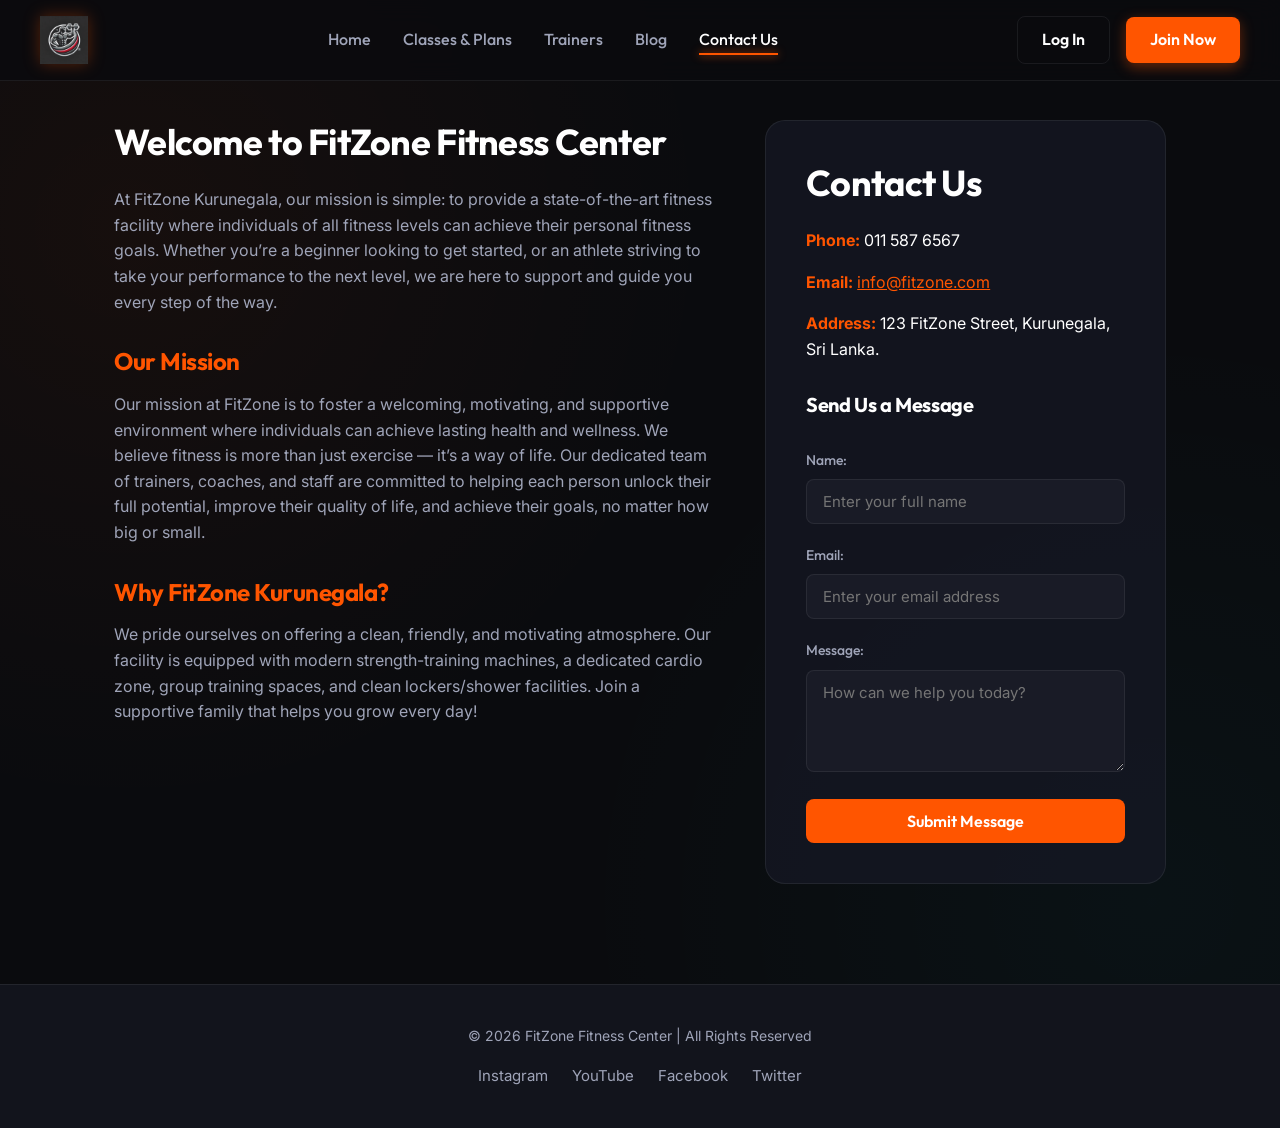
==== about.html @ 800c5011 "feat: Upgrade backend and modernize responsive UI" ====
<!DOCTYPE html>
<html lang="en">
<head>
  <meta charset="UTF-8">
  <meta name="viewport" content="width=device-width, initial-scale=1.0">
  <title>About & Contact Us | FitZone Kurunegala</title>
  <link rel="stylesheet" href="css/styles.css">
</head>
<body>

  <!-- Header Section -->
  <header>
    <div class="logo">
      <img src="images/logo.webp" alt="FitZone Logo">
    </div>
    <nav>
      <ul>
        <li><a href="index.html">Home</a></li>
        <li><a href="services.html">Classes & Plans</a></li>
        <li><a href="trainers.html">Trainers</a></li>
        <li><a href="blog.html">Blog</a></li>
        <li><a href="about.html" class="active">Contact Us</a></li>
      </ul>
    </nav>
    <div class="auth-buttons">
      <a href="customer-signup-login.php" class="btn btn-secondary">Log In</a>
      <a href="customer-signup-login.php" class="btn btn-primary">Join Now</a>
    </div>
  </header>

  <!-- Main Content Section -->
  <main class="about-container">
    <!-- About Us Section -->
    <section class="about-section">
      <h2>Welcome to FitZone Fitness Center</h2>
      <p>At FitZone Kurunegala, our mission is simple: to provide a state-of-the-art fitness facility where individuals of all fitness levels can achieve their personal fitness goals. Whether you’re a beginner looking to get started, or an athlete striving to take your performance to the next level, we are here to support and guide you every step of the way.</p>

      <h3>Our Mission</h3>
      <p>Our mission at FitZone is to foster a welcoming, motivating, and supportive environment where individuals can achieve lasting health and wellness. We believe fitness is more than just exercise — it’s a way of life. Our dedicated team of trainers, coaches, and staff are committed to helping each person unlock their full potential, improve their quality of life, and achieve their goals, no matter how big or small.</p>

      <h3>Why FitZone Kurunegala?</h3>
      <p>We pride ourselves on offering a clean, friendly, and motivating atmosphere. Our facility is equipped with modern strength-training machines, a dedicated cardio zone, group training spaces, and clean lockers/shower facilities. Join a supportive family that helps you grow every day!</p>
    </section>

    <!-- Contact Us Section -->
    <section class="contact-section">
      <h2>Contact Us</h2>
      <p><strong>Phone:</strong> 011 587 6567</p>
      <p><strong>Email:</strong> <a href="mailto:info@fitzone.com" style="color: var(--primary); text-decoration: underline;">info@fitzone.com</a></p>
      <p><strong>Address:</strong> 123 FitZone Street, Kurunegala, Sri Lanka.</p>

      <!-- Contact Form -->
      <h3 style="margin-top: 30px; font-size: 20px;">Send Us a Message</h3>
      <form id="contactForm" onsubmit="event.preventDefault(); alert('Thank you for reaching out! We will contact you soon.'); this.reset();">
        <div class="form-group">
          <label for="name">Name:</label>
          <input type="text" id="name" name="name" required placeholder="Enter your full name">
        </div>

        <div class="form-group">
          <label for="email">Email:</label>
          <input type="email" id="email" name="email" required placeholder="Enter your email address">
        </div>

        <div class="form-group">
          <label for="message">Message:</label>
          <textarea id="message" name="message" rows="4" required placeholder="How can we help you today?"></textarea>
        </div>

        <button type="submit">Submit Message</button>
      </form>
    </section>
  </main>

  <!-- Footer Section -->
  <footer>
    <div class="container">
      <p>&copy; 2026 FitZone Fitness Center | All Rights Reserved</p>
      <div class="social-media">
        <a href="#">Instagram</a>
        <a href="#">YouTube</a>
        <a href="#">Facebook</a>
        <a href="#">Twitter</a>
      </div>
    </div>
  </footer>

</body>
</html>
---- css/styles.css ----
@import url('https://fonts.googleapis.com/css2?family=Inter:wght@300;400;500;600;700;800&family=Outfit:wght@400;500;600;700;800;900&display=swap');

/* --- DESIGN SYSTEM TOKENS --- */
:root {
  --font-heading: 'Outfit', sans-serif;
  --font-body: 'Inter', sans-serif;

  /* Colors */
  --bg-primary: #0a0b0e;
  --bg-secondary: #12141c;
  --bg-card: rgba(22, 25, 37, 0.7);
  --border-color: rgba(255, 255, 255, 0.07);
  
  --primary: #ff5500;
  --primary-glow: rgba(255, 85, 0, 0.4);
  --primary-hover: #ff6a1a;
  
  --secondary: #00f0ff;
  --secondary-glow: rgba(0, 240, 255, 0.3);
  
  --text-white: #ffffff;
  --text-muted: #9fa4b8;
  --text-dark: #12141c;
  
  --gold: #ffd700;
  --gold-glow: rgba(255, 215, 0, 0.3);
  
  /* Transitions */
  --transition-fast: 0.2s cubic-bezier(0.4, 0, 0.2, 1);
  --transition-normal: 0.3s cubic-bezier(0.4, 0, 0.2, 1);
  
  /* Glassmorphism */
  --glass-bg: rgba(255, 255, 255, 0.03);
  --glass-border: rgba(255, 255, 255, 0.06);
  --glass-blur: blur(12px);
}

/* --- RESET & GLOBAL STYLES --- */
* {
  margin: 0;
  padding: 0;
  box-sizing: border-box;
}

body {
  font-family: var(--font-body);
  background-color: var(--bg-primary);
  background-image: radial-gradient(circle at 10% 20%, rgba(255, 85, 0, 0.05) 0%, transparent 40%),
                    radial-gradient(circle at 90% 80%, rgba(0, 240, 255, 0.03) 0%, transparent 40%);
  color: var(--text-white);
  line-height: 1.6;
  overflow-x: hidden;
}

h1, h2, h3, h4, h5, h6 {
  font-family: var(--font-heading);
  font-weight: 700;
  letter-spacing: -0.02em;
  line-height: 1.2;
}

a {
  text-decoration: none;
  color: inherit;
  transition: var(--transition-fast);
}

img {
  max-width: 100%;
  height: auto;
  display: block;
}

/* --- SCROLLBAR --- */
::-webkit-scrollbar {
  width: 10px;
}
::-webkit-scrollbar-track {
  background: var(--bg-primary);
}
::-webkit-scrollbar-thumb {
  background: #252836;
  border-radius: 5px;
  border: 2px solid var(--bg-primary);
}
::-webkit-scrollbar-thumb:hover {
  background: var(--primary);
}

/* --- GLOBAL LAYOUT & CONTAINER --- */
.container {
  max-width: 1200px;
  margin: 0 auto;
  padding: 0 24px;
}

/* --- HEADER / NAVIGATION --- */
header {
  position: fixed;
  top: 0;
  left: 0;
  width: 100%;
  z-index: 100;
  background: rgba(10, 11, 14, 0.8);
  backdrop-filter: var(--glass-blur);
  border-bottom: 1px solid var(--border-color);
  padding: 16px 40px;
  display: flex;
  justify-content: space-between;
  align-items: center;
}

header .logo img {
  height: 48px;
  filter: drop-shadow(0 0 8px rgba(255, 85, 0, 0.3));
}

nav ul {
  display: flex;
  list-style: none;
  gap: 32px;
}

nav ul li a {
  font-family: var(--font-heading);
  font-size: 16px;
  font-weight: 500;
  color: var(--text-muted);
  position: relative;
  padding: 6px 0;
}

nav ul li a:hover, nav ul li a.active {
  color: var(--text-white);
}

nav ul li a::after {
  content: '';
  position: absolute;
  bottom: 0;
  left: 0;
  width: 0;
  height: 2px;
  background: var(--primary);
  box-shadow: 0 0 8px var(--primary);
  transition: var(--transition-normal);
}

nav ul li a:hover::after, nav ul li a.active::after {
  width: 100%;
}

.auth-buttons {
  display: flex;
  align-items: center;
  gap: 16px;
}

.btn {
  font-family: var(--font-heading);
  font-weight: 600;
  padding: 10px 24px;
  border-radius: 8px;
  cursor: pointer;
  display: inline-flex;
  align-items: center;
  justify-content: center;
  transition: var(--transition-normal);
  border: none;
}

.btn-primary {
  background: var(--primary);
  color: var(--text-white);
  box-shadow: 0 4px 14px var(--primary-glow);
}

.btn-primary:hover {
  background: var(--primary-hover);
  transform: translateY(-2px);
  box-shadow: 0 6px 20px rgba(255, 85, 0, 0.6);
}

.btn-primary:active {
  transform: translateY(0);
}

.btn-secondary {
  background: transparent;
  color: var(--text-white);
  border: 1px solid var(--border-color);
}

.btn-secondary:hover {
  background: rgba(255, 255, 255, 0.05);
  border-color: var(--text-white);
}

.btn-admin {
  background: rgba(155, 89, 182, 0.2);
  color: #d896ff;
  border: 1px solid rgba(155, 89, 182, 0.4);
}

.btn-admin:hover {
  background: rgba(155, 89, 182, 0.4);
  color: #fff;
  box-shadow: 0 0 15px rgba(155, 89, 182, 0.4);
}

/* --- HERO SECTION --- */
.hero {
  position: relative;
  min-height: 90vh;
  display: flex;
  align-items: center;
  justify-content: center;
  text-align: center;
  background: linear-gradient(rgba(10, 11, 14, 0.6), rgba(10, 11, 14, 0.95)), 
              url('../images/hero.jpg') no-repeat center center;
  background-size: cover;
  padding-top: 100px;
}

.hero h1 {
  font-size: 64px;
  font-weight: 900;
  max-width: 900px;
  line-height: 1.15;
  background: linear-gradient(135deg, var(--text-white) 30%, #ffaa80 100%);
  -webkit-background-clip: text;
  -webkit-text-fill-color: transparent;
  margin-bottom: 24px;
}

.hero p {
  font-size: 20px;
  color: var(--text-muted);
  max-width: 600px;
  margin: 0 auto 40px auto;
}

.hero .cta-button {
  composes: btn btn-primary;
  font-size: 18px;
  padding: 16px 40px;
  border-radius: 50px;
}

/* --- PROMOTION SECTION --- */
.promo {
  background: linear-gradient(135deg, var(--primary) 0%, #d82b00 100%);
  padding: 40px 0;
  text-align: center;
  position: relative;
  overflow: hidden;
  box-shadow: inset 0 0 30px rgba(0, 0, 0, 0.2);
}

.promo::before {
  content: '';
  position: absolute;
  top: 0;
  left: -50%;
  width: 200%;
  height: 100%;
  background: linear-gradient(90deg, transparent, rgba(255, 255, 255, 0.1), transparent);
  transform: skewX(-30deg);
  animation: shine 6s infinite linear;
}

@keyframes shine {
  0% { left: -100%; }
  100% { left: 100%; }
}

.promo-text {
  display: flex;
  flex-direction: column;
  align-items: center;
  gap: 16px;
}

.promo-text p {
  font-family: var(--font-heading);
  font-size: 28px;
  font-weight: 800;
  color: var(--text-white);
  text-shadow: 0 2px 4px rgba(0, 0, 0, 0.3);
}

.claim-offer {
  background: var(--text-white);
  color: var(--primary);
  font-family: var(--font-heading);
  font-weight: 700;
  padding: 12px 32px;
  border-radius: 30px;
  border: none;
  cursor: pointer;
  box-shadow: 0 4px 10px rgba(0, 0, 0, 0.15);
  transition: var(--transition-normal);
}

.claim-offer:hover {
  transform: scale(1.05);
  box-shadow: 0 6px 15px rgba(0, 0, 0, 0.3);
}

/* --- TESTIMONIALS SECTION --- */
.testimonials {
  padding: 100px 0;
  text-align: center;
  background: var(--bg-secondary);
}

.testimonials h2 {
  font-size: 40px;
  margin-bottom: 50px;
  position: relative;
}

.testimonials h2::after {
  content: '';
  display: block;
  width: 60px;
  height: 4px;
  background: var(--primary);
  margin: 16px auto 0 auto;
  border-radius: 2px;
}

.testimonials-grid {
  display: grid;
  grid-template-columns: repeat(auto-fit, minmax(320px, 1fr));
  gap: 30px;
  max-width: 1100px;
  margin: 0 auto;
  padding: 0 20px;
}

.testimonial {
  background: var(--bg-card);
  border: 1px solid var(--border-color);
  padding: 32px;
  border-radius: 16px;
  text-align: left;
  transition: var(--transition-normal);
  display: flex;
  flex-direction: column;
  justify-content: space-between;
}

.testimonial:hover {
  transform: translateY(-5px);
  border-color: rgba(255, 85, 0, 0.3);
  box-shadow: 0 10px 30px rgba(0, 0, 0, 0.3);
}

.testimonial-user {
  display: flex;
  align-items: center;
  margin-top: 24px;
}

.testimonial img {
  width: 60px;
  height: 60px;
  border-radius: 50%;
  margin-right: 16px;
  border: 2px solid var(--primary);
  object-fit: cover;
}

.testimonial p {
  color: var(--text-muted);
  font-style: italic;
  font-size: 15px;
  line-height: 1.7;
}

.testimonial-user-name {
  font-family: var(--font-heading);
  font-weight: 600;
  font-size: 16px;
  color: var(--text-white);
}

/* --- ABOUT & CONTACT US PAGE --- */
.about-container {
  max-width: 1100px;
  margin: 120px auto 60px auto;
  padding: 0 24px;
  display: grid;
  grid-template-columns: 1.2fr 0.8fr;
  gap: 50px;
}

.about-section h2, .contact-section h2 {
  font-size: 36px;
  margin-bottom: 24px;
  color: var(--text-white);
}

.about-section h3 {
  font-size: 24px;
  margin: 32px 0 16px 0;
  color: var(--primary);
}

.about-section p {
  color: var(--text-muted);
  margin-bottom: 20px;
  font-size: 16px;
}

.contact-section {
  background: var(--bg-card);
  border: 1px solid var(--border-color);
  padding: 40px;
  border-radius: 20px;
  height: fit-content;
}

.contact-section p {
  margin-bottom: 16px;
  font-size: 16px;
}

.contact-section strong {
  color: var(--primary);
}

.contact-section form {
  margin-top: 32px;
}

.form-group {
  margin-bottom: 20px;
}

label {
  font-family: var(--font-heading);
  font-size: 14px;
  font-weight: 500;
  color: var(--text-muted);
  margin-bottom: 8px;
  display: block;
}

input[type="text"],
input[type="email"],
input[type="password"],
input[type="date"],
input[type="time"],
textarea,
select {
  width: 100%;
  padding: 12px 16px;
  background: #191b26;
  border: 1px solid var(--border-color);
  border-radius: 8px;
  color: var(--text-white);
  font-family: var(--font-body);
  font-size: 15px;
  transition: var(--transition-fast);
}

input:focus, textarea:focus, select:focus {
  outline: none;
  border-color: var(--primary);
  box-shadow: 0 0 0 3px rgba(255, 85, 0, 0.15);
}

.contact-section button[type="submit"] {
  width: 100%;
  padding: 12px;
  background: var(--primary);
  color: var(--text-white);
  font-family: var(--font-heading);
  font-weight: 600;
  font-size: 16px;
  border: none;
  border-radius: 8px;
  cursor: pointer;
  transition: var(--transition-normal);
}

.contact-section button[type="submit"]:hover {
  background: var(--primary-hover);
  transform: translateY(-2px);
}

/* --- SERVICES & MEMBERSHIP PLANS PAGE --- */
.classes-memberships {
  max-width: 1200px;
  margin: 120px auto 60px auto;
  padding: 0 24px;
}

.section-title {
  font-size: 40px;
  text-align: center;
  margin-bottom: 50px;
}

.classes-grid {
  display: grid;
  grid-template-columns: repeat(auto-fit, minmax(320px, 1fr));
  gap: 30px;
  margin-bottom: 80px;
}

.class-card {
  background: var(--bg-card);
  border: 1px solid var(--border-color);
  border-radius: 16px;
  overflow: hidden;
  transition: var(--transition-normal);
}

.class-card:hover {
  transform: translateY(-8px);
  border-color: rgba(255, 85, 0, 0.25);
  box-shadow: 0 12px 30px rgba(0,0,0,0.4);
}

.class-card img {
  width: 100%;
  height: 220px;
  object-fit: cover;
  transition: var(--transition-normal);
}

.class-card:hover img {
  transform: scale(1.05);
}

.class-info {
  padding: 24px;
}

.class-info h3 {
  font-size: 22px;
  margin-bottom: 8px;
  color: var(--text-white);
}

.class-info p {
  color: var(--primary);
  font-weight: 600;
  font-size: 14px;
}

/* Membership Plans Grid */
.membership-grid {
  display: grid;
  grid-template-columns: repeat(auto-fit, minmax(300px, 1fr));
  gap: 30px;
}

.membership-card {
  background: var(--bg-card);
  border: 1px solid var(--border-color);
  border-radius: 20px;
  padding: 40px 32px;
  text-align: center;
  position: relative;
  transition: var(--transition-normal);
  display: flex;
  flex-direction: column;
  justify-content: space-between;
}

.membership-card.premium {
  border-color: var(--primary);
  box-shadow: 0 10px 25px rgba(255, 85, 0, 0.15);
}

.membership-card.vip {
  border-color: var(--gold);
  box-shadow: 0 10px 25px rgba(255, 215, 0, 0.15);
}

.membership-card:hover {
  transform: translateY(-8px);
}

.membership-card.premium:hover {
  box-shadow: 0 15px 35px rgba(255, 85, 0, 0.3);
}

.membership-card.vip:hover {
  box-shadow: 0 15px 35px rgba(255, 215, 0, 0.3);
}

.badge {
  position: absolute;
  top: 16px;
  right: 16px;
  background: var(--primary);
  color: white;
  font-size: 12px;
  font-weight: 700;
  padding: 4px 12px;
  border-radius: 20px;
  text-transform: uppercase;
}

.badge.vip-badge {
  background: var(--gold);
  color: var(--bg-primary);
}

.membership-card h3 {
  font-size: 24px;
  margin-bottom: 12px;
  color: var(--text-white);
}

.membership-card .price {
  font-family: var(--font-heading);
  font-size: 36px;
  font-weight: 800;
  color: var(--primary);
  margin-bottom: 24px;
}

.membership-card.vip .price {
  color: var(--gold);
}

.membership-card ul {
  list-style: none;
  text-align: left;
  margin-bottom: 32px;
}

.membership-card ul li {
  color: var(--text-muted);
  font-size: 15px;
  padding: 8px 0;
  position: relative;
  padding-left: 24px;
}

.membership-card ul li::before {
  content: '✓';
  position: absolute;
  left: 0;
  color: var(--primary);
  font-weight: bold;
}

.membership-card.vip ul li::before {
  color: var(--gold);
}

/* --- TRAINERS PAGE --- */
.trainers-section {
  max-width: 1200px;
  margin: 120px auto 60px auto;
  padding: 0 24px;
  text-align: center;
}

.trainers-section h1 {
  font-size: 44px;
  margin-bottom: 50px;
}

.trainers-container {
  display: grid;
  grid-template-columns: repeat(auto-fit, minmax(320px, 1fr));
  gap: 40px;
  margin-bottom: 80px;
}

.trainer-card {
  background: var(--bg-card);
  border: 1px solid var(--border-color);
  border-radius: 20px;
  overflow: hidden;
  transition: var(--transition-normal);
}

.trainer-card:hover {
  transform: translateY(-8px);
  border-color: rgba(255, 85, 0, 0.25);
  box-shadow: 0 15px 35px rgba(0, 0, 0, 0.4);
}

.trainer-photo img {
  width: 100%;
  height: 320px;
  object-fit: cover;
  transition: var(--transition-normal);
}

.trainer-card:hover .trainer-photo img {
  transform: scale(1.03);
}

.trainer-info {
  padding: 24px;
  text-align: left;
}

.trainer-info h3 {
  font-size: 24px;
  margin-bottom: 4px;
  color: var(--text-white);
}

.trainer-info p {
  color: var(--primary);
  font-weight: 600;
  margin-bottom: 16px;
  font-size: 14px;
  text-transform: uppercase;
  letter-spacing: 0.05em;
}

.trainer-info ul {
  list-style: none;
}

.trainer-info ul li {
  font-size: 14px;
  color: var(--text-muted);
  padding: 4px 0;
  position: relative;
  padding-left: 20px;
}

.trainer-info ul li::before {
  content: '•';
  color: var(--primary);
  font-weight: bold;
  position: absolute;
  left: 0;
}

/* Personal Training Packages Section */
.pt-packages {
  background: var(--bg-secondary);
  border: 1px solid var(--border-color);
  border-radius: 24px;
  padding: 60px 40px;
  text-align: center;
}

.pt-packages h2 {
  font-size: 36px;
  margin-bottom: 12px;
}

.pt-packages p.subtitle {
  color: var(--text-muted);
  max-width: 600px;
  margin: 0 auto 50px auto;
  font-size: 16px;
}

.pt-grid {
  display: grid;
  grid-template-columns: repeat(auto-fit, minmax(280px, 1fr));
  gap: 30px;
}

.pt-card {
  background: var(--bg-primary);
  border: 1px solid var(--border-color);
  border-radius: 16px;
  padding: 32px 24px;
  transition: var(--transition-normal);
}

.pt-card:hover {
  transform: translateY(-5px);
  border-color: var(--primary);
}

.pt-card h3 {
  font-size: 20px;
  margin-bottom: 8px;
}

.pt-card .price {
  font-size: 28px;
  font-weight: 800;
  color: var(--primary);
  margin-bottom: 20px;
}

.pt-card ul {
  list-style: none;
  text-align: left;
}

.pt-card ul li {
  font-size: 14px;
  color: var(--text-muted);
  padding: 6px 0;
  position: relative;
  padding-left: 20px;
}

.pt-card ul li::before {
  content: '✓';
  color: var(--primary);
  font-weight: bold;
  position: absolute;
  left: 0;
}

/* --- BLOG PAGE --- */
.blog-section {
  max-width: 1200px;
  margin: 120px auto 60px auto;
  padding: 0 24px;
  text-align: center;
}

.blog-section h1 {
  font-size: 44px;
  margin-bottom: 50px;
}

.blog-container {
  display: grid;
  grid-template-columns: repeat(auto-fit, minmax(320px, 1fr));
  gap: 40px;
}

.blog-card {
  background: var(--bg-card);
  border: 1px solid var(--border-color);
  border-radius: 20px;
  overflow: hidden;
  text-align: left;
  transition: var(--transition-normal);
  display: flex;
  flex-direction: column;
}

.blog-card:hover {
  transform: translateY(-8px);
  border-color: rgba(255, 85, 0, 0.25);
  box-shadow: 0 15px 35px rgba(0, 0, 0, 0.4);
}

.blog-card img {
  width: 100%;
  height: 240px;
  object-fit: cover;
}

.blog-content {
  padding: 24px;
  display: flex;
  flex-direction: column;
  flex-grow: 1;
  justify-content: space-between;
}

.blog-card h3 {
  font-size: 22px;
  color: var(--text-white);
  margin-bottom: 12px;
}

.blog-card p {
  color: var(--text-muted);
  font-size: 15px;
  margin-bottom: 24px;
  line-height: 1.6;
}

.see-more {
  color: var(--primary);
  font-family: var(--font-heading);
  font-weight: 700;
  font-size: 15px;
  display: inline-flex;
  align-items: center;
  gap: 8px;
}

.see-more:hover {
  color: var(--primary-hover);
  transform: translateX(5px);
}

/* Individual Blog Post Page */
.blog-post-container {
  max-width: 800px;
  margin: 120px auto 60px auto;
  padding: 0 24px;
}

.blog-post-header h1 {
  font-size: 48px;
  margin-bottom: 20px;
}

.blog-post-meta {
  color: var(--text-muted);
  margin-bottom: 40px;
  font-size: 14px;
}

.blog-post-image {
  border-radius: 20px;
  overflow: hidden;
  margin-bottom: 40px;
}

.blog-post-image img {
  width: 100%;
  max-height: 450px;
  object-fit: cover;
}

.blog-post-content {
  font-size: 17px;
  line-height: 1.8;
  color: #c9ccd6;
}

.blog-post-content p {
  margin-bottom: 24px;
}

.blog-post-content h2 {
  font-size: 28px;
  color: var(--text-white);
  margin: 40px 0 20px 0;
}

.blog-post-content ul, .blog-post-content ol {
  margin: 0 0 24px 24px;
}

.blog-post-content li {
  margin-bottom: 10px;
}

.blog-post-content blockquote {
  border-left: 4px solid var(--primary);
  padding-left: 20px;
  margin: 32px 0;
  font-style: italic;
  color: var(--text-white);
}

/* --- FORMS & LOGIN & SIGNUP PAGES --- */
.form-container {
  max-width: 900px;
  margin: 140px auto 60px auto;
  padding: 0 24px;
  display: grid;
  grid-template-columns: 1fr 1fr;
  gap: 40px;
}

.form-container.single-form {
  grid-template-columns: 1fr;
  max-width: 500px;
}

.signup-form, .login-form {
  background: var(--bg-card);
  border: 1px solid var(--border-color);
  padding: 40px;
  border-radius: 20px;
}

.signup-form h2, .login-form h2 {
  font-size: 30px;
  margin-bottom: 30px;
  text-align: center;
}

.form-container button[type="submit"] {
  width: 100%;
  padding: 14px;
  background: var(--primary);
  color: var(--text-white);
  font-family: var(--font-heading);
  font-weight: 700;
  font-size: 16px;
  border: none;
  border-radius: 8px;
  cursor: pointer;
  transition: var(--transition-normal);
  margin-top: 16px;
}

.form-container button[type="submit"]:hover {
  background: var(--primary-hover);
  transform: translateY(-2px);
  box-shadow: 0 5px 15px var(--primary-glow);
}

/* --- DASHBOARD STYLES --- */
.dashboard-container {
  max-width: 1200px;
  margin: 120px auto 60px auto;
  padding: 0 24px;
  display: grid;
  grid-template-columns: 1.5fr 2fr;
  gap: 40px;
}

.dashboard-container.full-width {
  grid-template-columns: 1fr;
}

.dashboard-container section {
  background: var(--bg-card);
  border: 1px solid var(--border-color);
  padding: 32px;
  border-radius: 20px;
  height: fit-content;
  margin-bottom: 32px;
}

.dashboard-container section h2 {
  font-size: 24px;
  margin-bottom: 24px;
  color: var(--text-white);
  border-bottom: 2px solid var(--border-color);
  padding-bottom: 12px;
}

.details-section p {
  font-size: 16px;
  margin-bottom: 12px;
}

.details-section strong {
  color: var(--primary);
}

/* Tables in Dashboards */
table {
  width: 100%;
  border-collapse: separate;
  border-spacing: 0;
  margin-top: 16px;
}

th, td {
  padding: 16px;
  text-align: left;
  border-bottom: 1px solid var(--border-color);
}

th {
  background: #191b26;
  font-family: var(--font-heading);
  font-weight: 600;
  color: var(--text-white);
}

th:first-child {
  border-top-left-radius: 8px;
}

th:last-child {
  border-top-right-radius: 8px;
}

tr:last-child td {
  border-bottom: none;
}

tr {
  transition: var(--transition-fast);
}

tr:hover td {
  background: rgba(255, 255, 255, 0.02);
}

.status-badge {
  font-size: 12px;
  font-weight: 700;
  padding: 4px 10px;
  border-radius: 20px;
  display: inline-block;
}

.status-badge.pending {
  background: rgba(255, 179, 0, 0.15);
  color: #ffb300;
}

.status-badge.answered {
  background: rgba(0, 240, 255, 0.15);
  color: var(--secondary);
}

.logout-button {
  background: #f44336;
  color: white;
  width: 100%;
  padding: 14px;
  border: none;
  border-radius: 8px;
  font-family: var(--font-heading);
  font-weight: 700;
  cursor: pointer;
  transition: var(--transition-normal);
  margin-top: 20px;
}

.logout-button:hover {
  background: #e53935;
  box-shadow: 0 4px 15px rgba(244, 67, 54, 0.4);
}

/* --- FOOTER --- */
footer {
  background-color: var(--bg-secondary);
  border-top: 1px solid var(--border-color);
  color: var(--text-muted);
  text-align: center;
  padding: 40px 0;
  margin-top: 100px;
}

footer p {
  font-size: 14px;
}

.social-media-links, .social-media {
  display: flex;
  justify-content: center;
  gap: 24px;
  margin-top: 16px;
}

.social-media-links a, .social-media a {
  color: var(--text-muted);
  font-size: 15px;
  transition: var(--transition-fast);
}

.social-media-links a:hover, .social-media a:hover {
  color: var(--primary);
}

/* --- SCROLL TO TOP --- */
#scrollTopBtn {
  position: fixed;
  bottom: 30px;
  right: 30px;
  z-index: 99;
  border: none;
  outline: none;
  background-color: var(--primary);
  color: white;
  cursor: pointer;
  padding: 12px 18px;
  border-radius: 50px;
  font-family: var(--font-heading);
  font-weight: 700;
  box-shadow: 0 4px 10px var(--primary-glow);
  transition: var(--transition-normal);
}

#scrollTopBtn:hover {
  background-color: var(--primary-hover);
  transform: translateY(-3px);
}

/* --- RESPONSIVENESS BREAKPOINTS --- */
@media (max-width: 1024px) {
  .about-container, .dashboard-container {
    grid-template-columns: 1fr;
  }
}

@media (max-width: 768px) {
  header {
    flex-direction: column;
    padding: 16px 20px;
    gap: 16px;
  }
  
  nav ul {
    gap: 16px;
  }
  
  .auth-buttons {
    flex-wrap: wrap;
    justify-content: center;
  }
  
  .form-container {
    grid-template-columns: 1fr;
    margin-top: 180px;
  }
  
  .hero h1 {
    font-size: 40px;
  }
  
  .hero p {
    font-size: 16px;
  }
  
  .about-container {
    margin-top: 180px;
  }
  
  .classes-memberships {
    margin-top: 180px;
  }
  
  .trainers-section {
    margin-top: 180px;
  }
  
  .blog-section {
    margin-top: 180px;
  }
  
  .dashboard-container {
    margin-top: 200px;
  }
}
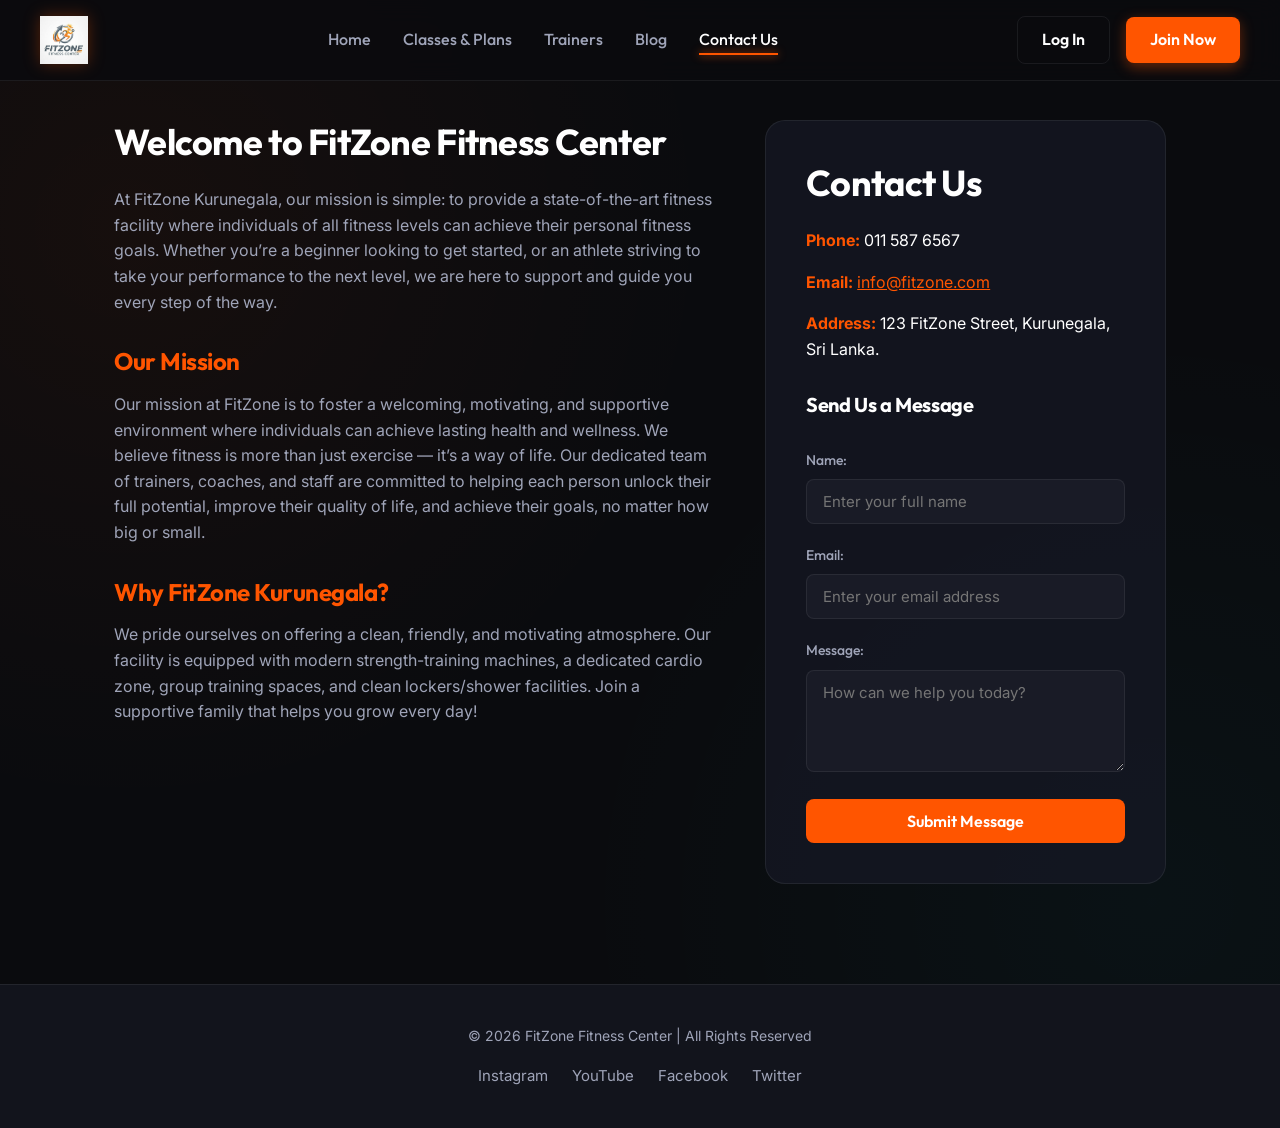
==== commit 90801cdb: "Add favicon and fix logo file references on all pages" ====
--- a/about.html
+++ b/about.html
@@ -4,6 +4,7 @@
   <meta charset="UTF-8">
   <meta name="viewport" content="width=device-width, initial-scale=1.0">
   <title>About & Contact Us | FitZone Kurunegala</title>
+  <link rel="icon" type="image/png" href="images/logo.png">
   <link rel="stylesheet" href="css/styles.css">
 </head>
 <body>
@@ -11,7 +12,7 @@
   <!-- Header Section -->
   <header>
     <div class="logo">
-      <img src="images/logo.webp" alt="FitZone Logo">
+      <img src="images/logo.png" alt="FitZone Logo">
     </div>
     <nav>
       <ul>
--- a/css/styles.css
+++ b/css/styles.css
@@ -1232,3 +1232,58 @@
     margin-top: 200px;
   }
 }
+
+/* --- STATS CARDS --- */
+.stats-grid {
+  display: grid;
+  grid-template-columns: repeat(auto-fit, minmax(240px, 1fr));
+  gap: 24px;
+  margin-bottom: 40px;
+}
+
+.stat-card {
+  background: var(--bg-card);
+  border: 1px solid var(--border-color);
+  border-radius: 16px;
+  padding: 24px;
+  display: flex;
+  flex-direction: column;
+  transition: var(--transition-normal);
+  position: relative;
+  overflow: hidden;
+}
+
+.stat-card:hover {
+  transform: translateY(-4px);
+  border-color: rgba(255, 85, 0, 0.2);
+}
+
+.stat-card::before {
+  content: '';
+  position: absolute;
+  top: 0;
+  left: 0;
+  width: 4px;
+  height: 100%;
+  background: var(--primary);
+}
+
+.stat-card.blue::before { background: var(--secondary); }
+.stat-card.orange::before { background: var(--primary); }
+.stat-card.gold::before { background: var(--gold); }
+
+.stat-card .label {
+  font-size: 14px;
+  color: var(--text-muted);
+  font-family: var(--font-heading);
+  text-transform: uppercase;
+  letter-spacing: 0.05em;
+}
+
+.stat-card .value {
+  font-size: 36px;
+  font-weight: 800;
+  font-family: var(--font-heading);
+  margin-top: 8px;
+  color: var(--text-white);
+}
